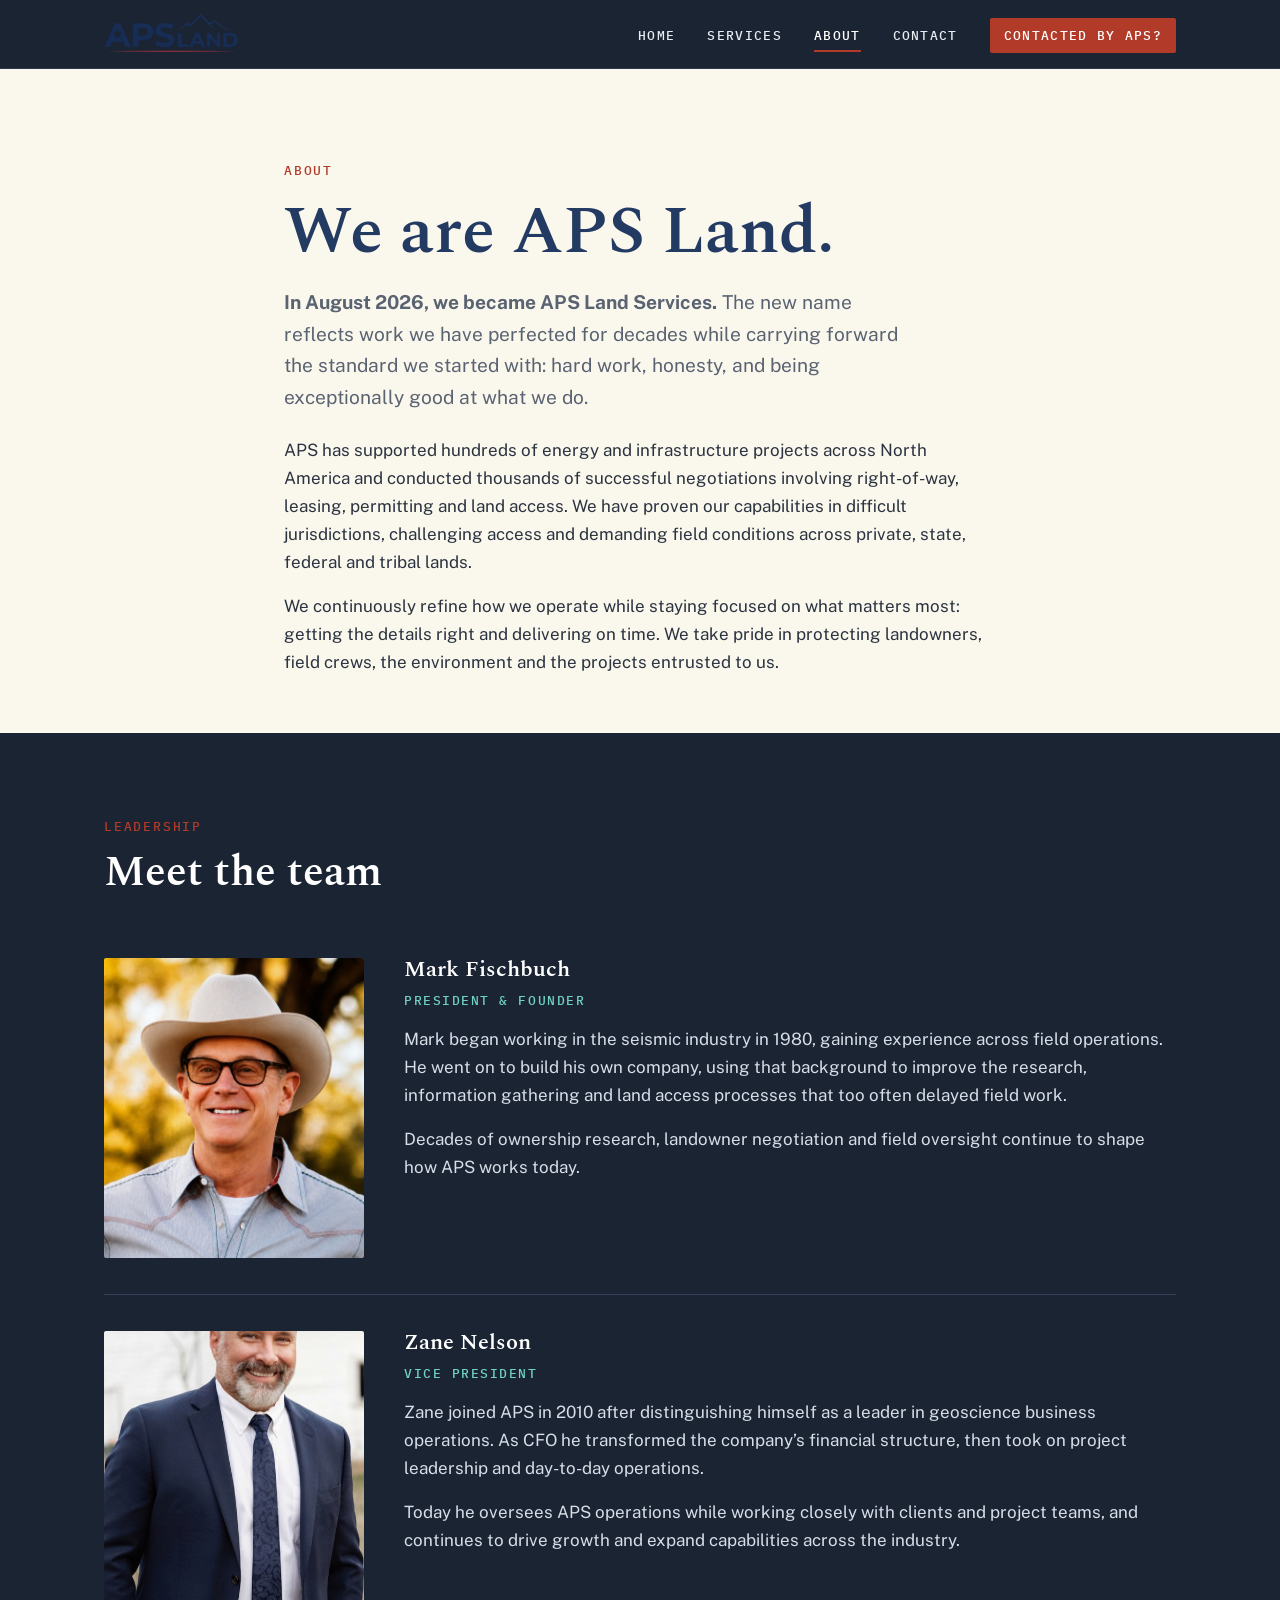
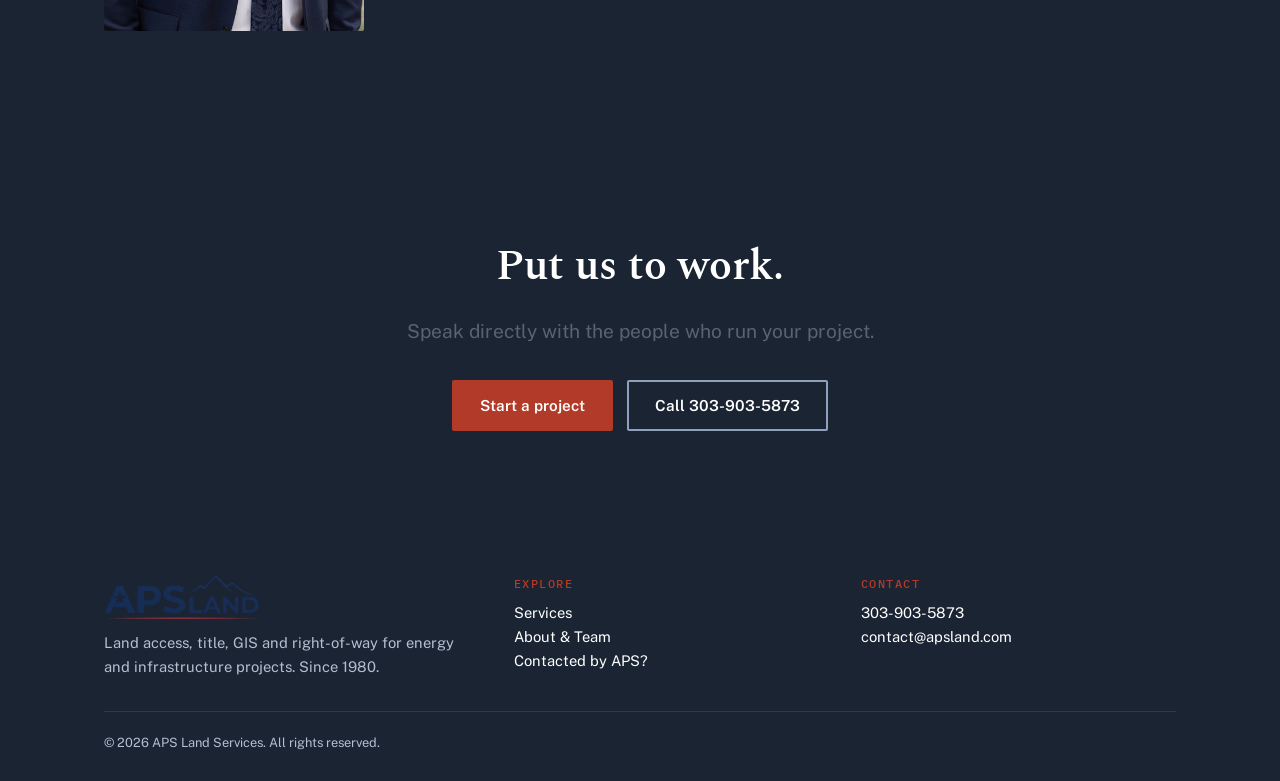
==== about.html @ 6fd57ecb "Rename about (7).html to about.html" ====
<!DOCTYPE html><html lang="en"><head><meta charset="utf-8"><meta name="viewport" content="width=device-width,initial-scale=1">
<title>About Us | APS Land Services</title><meta name="description" content="Meet the leadership behind APS Land Services and four decades of firsthand land services experience."><meta property="og:title" content="About Us | APS Land Services"><meta property="og:description" content="Meet the leadership behind APS Land Services and four decades of firsthand land services experience."><meta property="og:type" content="website">
<link rel="icon" href="assets/favicon.png"><link rel="stylesheet" href="styles.css"></head><body>
<header><div class="w nav"><a href="index.html"><img src="assets/APSLand_Logo_cropped.png" alt="APS Land Services"></a>
<button class="tog" aria-expanded="false" aria-label="Menu">MENU</button>
<ul><li><a href="index.html">Home</a></li><li><a href="services.html">Services</a></li><li><a href="about.html" aria-current=page>About</a></li><li><a href="contact.html">Contact</a></li><li><a class="land" href="contact.html#landowners">Contacted by APS?</a></li></ul></div></header>
<main><div class="page"><div class="w n"><p class="eyebrow">About</p><h1>We are APS Land.</h1>
<p class="lede" style="margin-bottom:1.4rem"><b>In August 2026, we became APS Land Services.</b> The new name reflects work we have perfected for decades while carrying forward the standard we started with: hard work, honesty, and being exceptionally good at what we do.</p>
<p>APS has supported hundreds of energy and infrastructure projects across North America and conducted thousands of successful negotiations involving right-of-way, leasing, permitting and land access. We have proven our capabilities in difficult jurisdictions, challenging access and demanding field conditions across private, state, federal and tribal lands.</p>
<p style="margin-top:1rem">We continuously refine how we operate while staying focused on what matters most: getting the details right and delivering on time. We take pride in protecting landowners, field crews, the environment and the projects entrusted to us.</p></div></div>
<section class="dark" id="team"><div class="w"><p class="eyebrow">Leadership</p><h2>Meet the team</h2>
<div class="team rv"><img src="assets/mark_photo1.png" alt="Mark Fischbuch"><div><h3>Mark Fischbuch</h3><p class="role">President &amp; Founder</p><p>Mark began working in the seismic industry in 1980, gaining experience across field operations. He went on to build his own company, using that background to improve the research, information gathering and land access processes that too often delayed field work.</p><p>Decades of ownership research, landowner negotiation and field oversight continue to shape how APS works today.</p></div></div>
<div class="team rv" style="border:0"><img src="assets/zane_photo1.jpg" alt="Zane Nelson"><div><h3>Zane Nelson</h3><p class="role">Vice President</p><p>Zane joined APS in 2010 after distinguishing himself as a leader in geoscience business operations. As CFO he transformed the company’s financial structure, then took on project leadership and day-to-day operations.</p><p>Today he oversees APS operations while working closely with clients and project teams, and continues to drive growth and expand capabilities across the industry.</p></div></div></div></section></main><section class="dark"><div class="w" style="text-align:center"><h2>Put us to work.</h2><p class="lede" style="margin:0 auto">Speak directly with the people who run your project.</p><div class="row" style="justify-content:center"><a class="btn" href="contact.html#intake">Start a project</a><a class="btn o" href="tel:+13039035873">Call 303-903-5873</a></div></div></section><footer><div class="w"><div><img src="assets/APSLand_Logo_cropped.png" alt="APS Land Services"><p>Land access, title, GIS and right-of-way for energy and infrastructure projects. Since 1980.</p></div>
<div><h4>Explore</h4><p><a href="services.html">Services</a><br><a href="about.html">About &amp; Team</a><br><a href="contact.html#landowners">Contacted by APS?</a></p></div>
<div><h4>Contact</h4><p><a href="tel:+13039035873">303-903-5873</a><br><a href="mailto:contact@apsland.com">contact@apsland.com</a></p></div>
<div class="c">&copy; <span id="yr">2026</span> APS Land Services. All rights reserved.</div></div></footer><script src="site.js"></script></body></html>
---- styles.css ----
@import url('https://fonts.googleapis.com/css2?family=IBM+Plex+Mono:wght@400;500&family=Public+Sans:wght@400;500;600&family=Spectral:ital,wght@0,500;0,600;1,500&display=swap');
:root{--cream:#FAF7EC;--paper:#fff;--navy:#1B2433;--blue:#233A63;--rust:#B23A28;--rust-d:#8E2C1D;--teal:#6FD3C0;--ink:#2B3340;--mute:#5A6372;--line:#E3DDCB;--serif:'Spectral',Georgia,serif;--sans:'Public Sans',system-ui,sans-serif;--mono:'IBM Plex Mono',ui-monospace,monospace}
*{box-sizing:border-box;margin:0}html{scroll-behavior:smooth;scroll-padding-top:90px}
body{font:17px/1.65 var(--sans);color:var(--ink);background:var(--cream)}
a{color:inherit}img{max-width:100%;display:block}
.w{max-width:1120px;margin:0 auto;padding:0 24px}.n{max-width:760px}
h1,h2,h3{font-family:var(--serif);color:var(--blue);line-height:1.15;font-weight:600}
h1{font-size:clamp(2.4rem,5.5vw,4.2rem)}h2{font-size:clamp(1.8rem,3.5vw,2.6rem);margin-bottom:.6em}h3{font-size:1.35rem;margin-bottom:.4em}
.eyebrow{font:500 .8rem/1 var(--mono);letter-spacing:.14em;text-transform:uppercase;color:var(--rust);margin-bottom:1rem}
.lede{font-size:1.2rem;color:var(--mute);max-width:640px}
section{padding:88px 0}.dark{background:var(--navy);color:#D8DEE8}.dark h2,.dark h3{color:#fff}
/* nav */
header{position:sticky;top:0;z-index:50;background:var(--navy);border-bottom:1px solid #2c3850}
.nav{display:flex;align-items:center;justify-content:space-between;height:68px}
.nav img{height:38px}.nav ul{display:flex;gap:32px;list-style:none;padding:0}
.nav a{text-decoration:none;font:500 .82rem var(--mono);letter-spacing:.1em;text-transform:uppercase;color:#E8ECF3;padding:6px 0;border-bottom:2px solid transparent}
.nav a:hover,.nav a[aria-current]{border-color:var(--rust);color:#fff}
.nav .land{color:#fff;background:var(--rust);padding:9px 14px;border-radius:2px;border:0}.nav .land:hover{background:var(--rust-d)}
.tog{display:none;background:none;border:1px solid #4a5670;color:#fff;padding:8px 12px;font:500 .8rem var(--mono)}
/* buttons */
.btn{display:inline-block;text-decoration:none;font:600 .95rem var(--sans);padding:15px 26px;border-radius:2px;border:2px solid var(--rust);background:var(--rust);color:#fff;transition:.2s}
.btn:hover{background:var(--rust-d);border-color:var(--rust-d)}.btn.o{background:none;color:var(--blue);border-color:var(--blue)}.btn.o:hover{background:var(--blue);color:#fff}
.dark .btn.o{color:#fff;border-color:#8fa0bd}.dark .btn.o:hover{background:#fff;color:var(--navy)}
.row{display:flex;gap:14px;flex-wrap:wrap;margin-top:2rem}
/* hero */
.hero{padding:110px 0 0;background:radial-gradient(circle at 85% 20%,transparent 0 40px,rgba(35,58,99,.07) 41px 42px,transparent 43px) 0 0/auto,repeating-radial-gradient(circle at 88% 12%,transparent 0 26px,rgba(35,58,99,.08) 27px 28px),repeating-radial-gradient(circle at 5% 95%,transparent 0 30px,rgba(178,58,40,.07) 31px 32px),var(--cream)}
.hero h1{max-width:860px}.hero .lede{margin-top:1.4rem}
.proof{display:grid;grid-template-columns:repeat(4,1fr);margin-top:80px;border-top:1px solid var(--line);background:rgba(250,247,236,.85)}
.proof div{padding:28px 20px 28px 0;border-right:1px solid var(--line)}.proof div+div{padding-left:24px}.proof div:last-child{border:0}
.proof b{display:block;font:600 2.2rem/1 var(--serif);color:var(--blue)}.proof span{font:500 .75rem var(--mono);letter-spacing:.1em;text-transform:uppercase;color:var(--mute)}
.trace{height:28px;background:url("data:image/svg+xml,%3Csvg xmlns='http://www.w3.org/2000/svg' width='240' height='28'%3E%3Cpath d='M0 14h50l6-10 8 20 7-14 5 4h40l5-6 6 12 5-6h108' fill='none' stroke='%23B23A28' stroke-width='1.4'/%3E%3C/svg%3E") repeat-x center;opacity:.55;margin:0 0 -1px}
/* cards */
.g4{display:grid;grid-template-columns:repeat(4,1fr);gap:20px}.g3{display:grid;grid-template-columns:repeat(3,1fr);gap:24px}.g2{display:grid;grid-template-columns:1fr 1fr;gap:48px}
.card{background:var(--paper);border:1px solid var(--line);border-top:3px solid var(--blue);padding:28px;text-decoration:none;display:block;transition:.2s}
a.card:hover{transform:translateY(-4px);border-top-color:var(--rust);box-shadow:0 14px 30px rgba(27,36,51,.1)}
.card p{color:var(--mute);font-size:.98rem}.card small{display:block;margin-top:1rem;font:500 .78rem var(--mono);letter-spacing:.08em;text-transform:uppercase;color:var(--rust)}
.num{font:500 .8rem var(--mono);color:var(--rust);margin-bottom:.8rem;display:block}
/* map */
#footprint{background:var(--navy);color:#fff;text-align:center}#footprint h2{color:#fff}
.stats{display:flex;justify-content:center;gap:48px;flex-wrap:wrap;margin:28px 0 40px}.stats b{display:block;font:500 1.6rem var(--mono);color:var(--teal)}.stats span{font-size:.85rem;color:#B4BFD0}
#us-map{max-width:900px;margin:0 auto;position:relative}#us-map svg{width:100%;height:auto}
#us-map path{fill:#243242;stroke:#1B2433;stroke-width:.8;transition:fill .25s}#us-map path.covered{fill:#3E6B66}#us-map path.hovered,#us-map path.pinned{fill:#5FA79C}#us-map path.revealing{fill:#7fd8c6}
#map-state-panel{position:absolute;left:0;top:0;background:#111a27;border:1px solid #33425a;padding:8px 16px;font:500 1.05rem var(--serif);opacity:0;transition:.2s;pointer-events:none}#map-state-panel.msp-visible{opacity:1}
/* flow */
.flow{display:grid;grid-template-columns:repeat(4,1fr);gap:0;margin-top:48px;position:relative}
.flow div{padding:24px 22px;border:1px solid #33425a;margin-left:-1px;background:rgba(255,255,255,.03)}.flow h3{font-size:1.15rem}.flow p{font-size:.92rem;color:#B4BFD0}
.loop{margin-top:20px;font:500 .8rem var(--mono);letter-spacing:.08em;text-transform:uppercase;color:var(--teal);text-align:center}
/* clients */
.clients{display:grid;grid-template-columns:repeat(4,1fr);border-top:1px solid var(--line);border-left:1px solid var(--line);margin-top:40px}
.clients span{padding:22px 16px;border-right:1px solid var(--line);border-bottom:1px solid var(--line);font:600 1.02rem var(--serif);color:var(--blue);text-align:center;background:var(--paper)}
.clients span.big{font-size:1.15rem}
/* lists */
.ls{list-style:none;padding:0}.ls li{padding:9px 0;border-bottom:1px solid var(--line);font-size:.97rem}.ls li::before{content:"▸ ";color:var(--rust)}
.lab{font:500 .78rem var(--mono);letter-spacing:.12em;text-transform:uppercase;color:var(--rust);margin:1.6rem 0 .6rem}
.svc{border-top:3px solid var(--blue);padding-top:40px}.svc+.svc{margin-top:72px}
.sub{position:sticky;top:68px;z-index:40;background:var(--cream);border-bottom:1px solid var(--line)}.sub .w{display:flex;gap:28px;overflow-x:auto;padding-top:14px;padding-bottom:14px}.sub a{white-space:nowrap;text-decoration:none;font:500 .8rem var(--mono);letter-spacing:.1em;text-transform:uppercase;color:var(--blue)}.sub a:hover{color:var(--rust)}
.page{padding:96px 0 56px}.page h1{margin-bottom:1rem}
.team{display:grid;grid-template-columns:260px 1fr;gap:40px;align-items:start;padding:36px 0;border-bottom:1px solid #33425a}.team img{width:260px;height:300px;object-fit:cover;border-radius:2px}.team .role{font:500 .8rem var(--mono);letter-spacing:.12em;text-transform:uppercase;color:var(--teal);margin-bottom:1rem}.team p+p{margin-top:1rem}
/* form */
form{display:grid;grid-template-columns:1fr 1fr;gap:18px}form .f{grid-column:1/-1}label{display:block;font:500 .78rem var(--mono);letter-spacing:.08em;text-transform:uppercase;color:var(--blue);margin-bottom:6px}
input,select,textarea{width:100%;font:inherit;padding:12px 14px;border:1px solid #c9c2ac;background:#fff;border-radius:2px;color:var(--ink)}input:focus,select:focus,textarea:focus{outline:2px solid var(--rust);outline-offset:1px}
.chk{display:flex;gap:10px;align-items:center}.chk input{width:auto}.chk label{margin:0;text-transform:none;font:inherit;letter-spacing:0;color:var(--ink)}
.note{background:var(--paper);border-left:4px solid var(--rust);padding:24px 28px}
footer{background:var(--navy);color:#B4BFD0;padding:56px 0 28px;font-size:.92rem}footer .w{display:grid;grid-template-columns:1.2fr 1fr 1fr;gap:32px}footer img{height:44px;margin-bottom:12px}footer h4{font:500 .78rem var(--mono);letter-spacing:.12em;text-transform:uppercase;color:var(--rust);margin-bottom:10px}footer a{color:#fff;text-decoration:none}footer .c{grid-column:1/-1;border-top:1px solid #2c3850;padding-top:20px;font-size:.8rem}
.rv{opacity:0;transform:translateY(18px);transition:.7s}.rv.in{opacity:1;transform:none}
@media(prefers-reduced-motion:reduce){.rv{opacity:1;transform:none;transition:none}html{scroll-behavior:auto}}
@media(max-width:900px){.g4,.flow,.clients{grid-template-columns:1fr 1fr}.g3,.g2,footer .w{grid-template-columns:1fr}.proof{grid-template-columns:1fr 1fr}.proof div{border-bottom:1px solid var(--line)}.team{grid-template-columns:1fr}.tog{display:block}.nav ul{display:none;position:absolute;top:68px;left:0;right:0;background:var(--navy);flex-direction:column;padding:20px 24px;gap:16px}.nav ul.open{display:flex}section{padding:64px 0}}
@media(max-width:560px){.g4,.flow,.clients,form{grid-template-columns:1fr}.stats{gap:24px}}
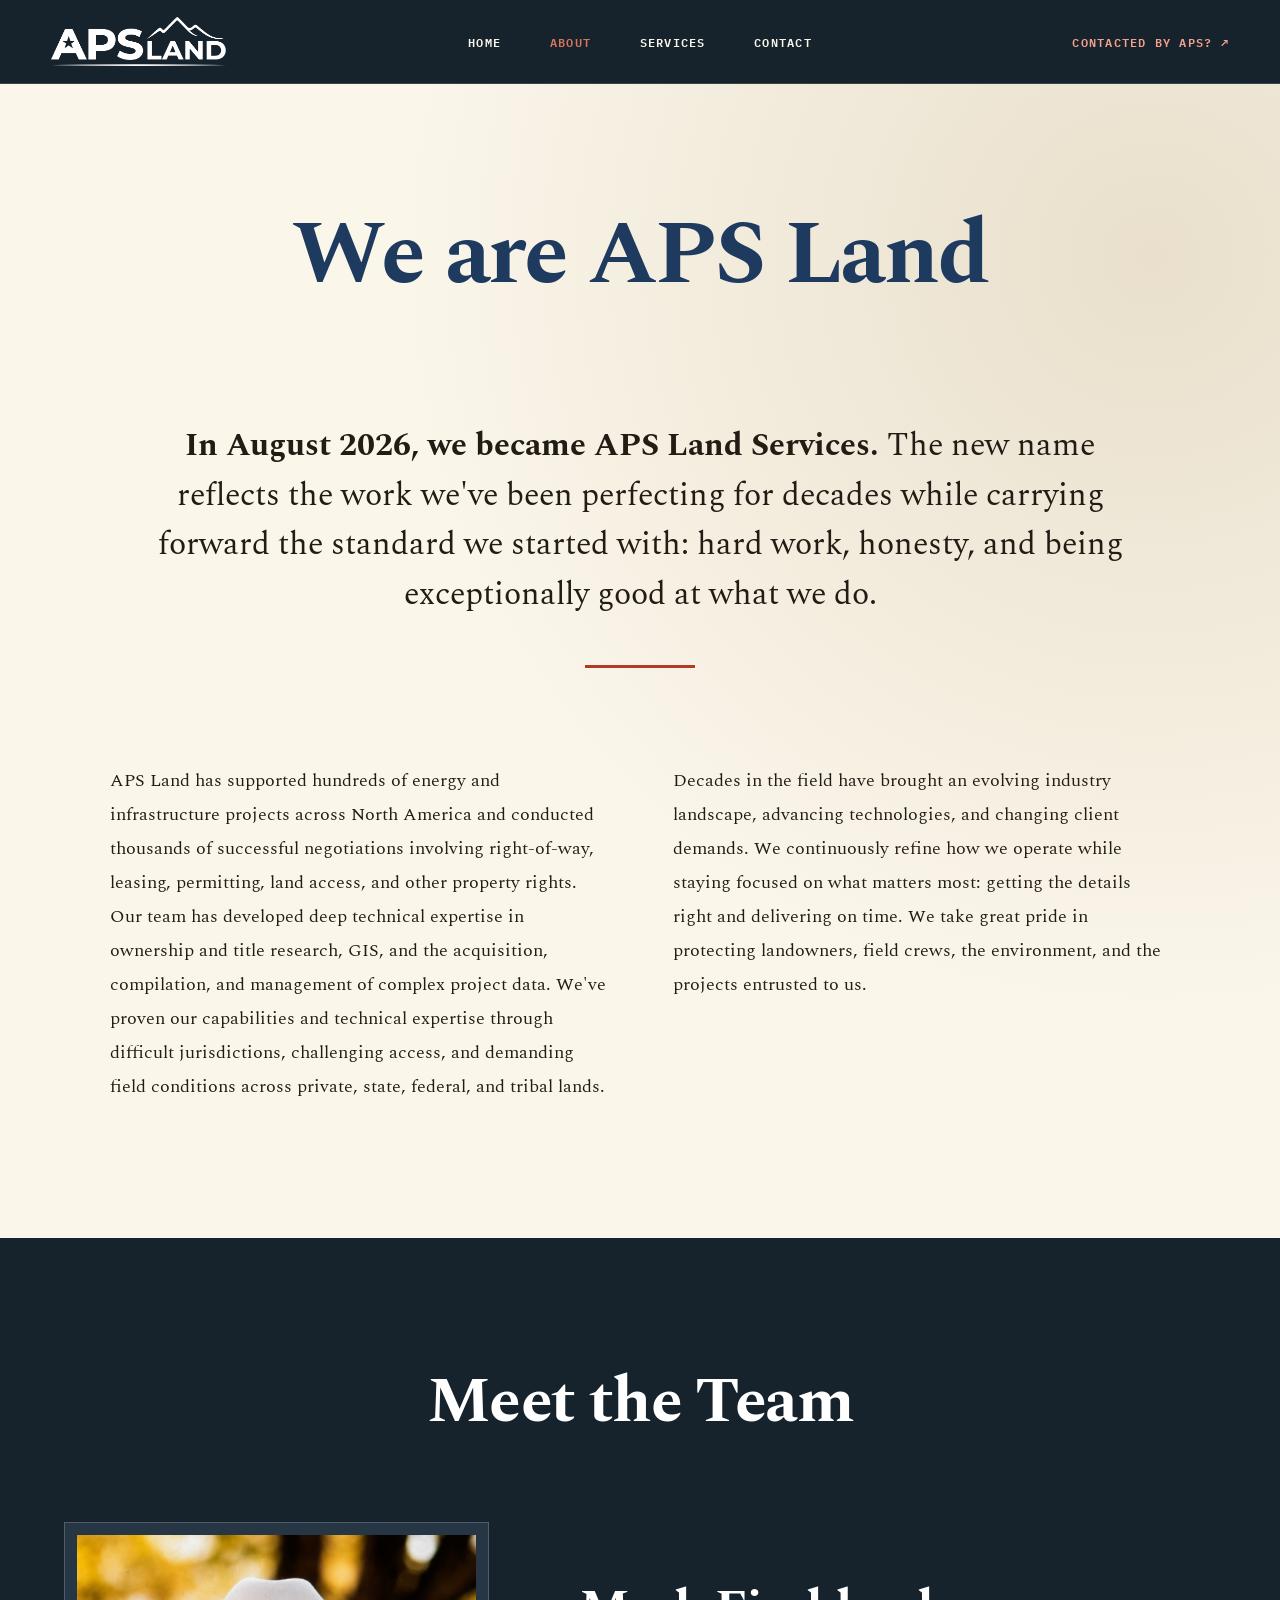
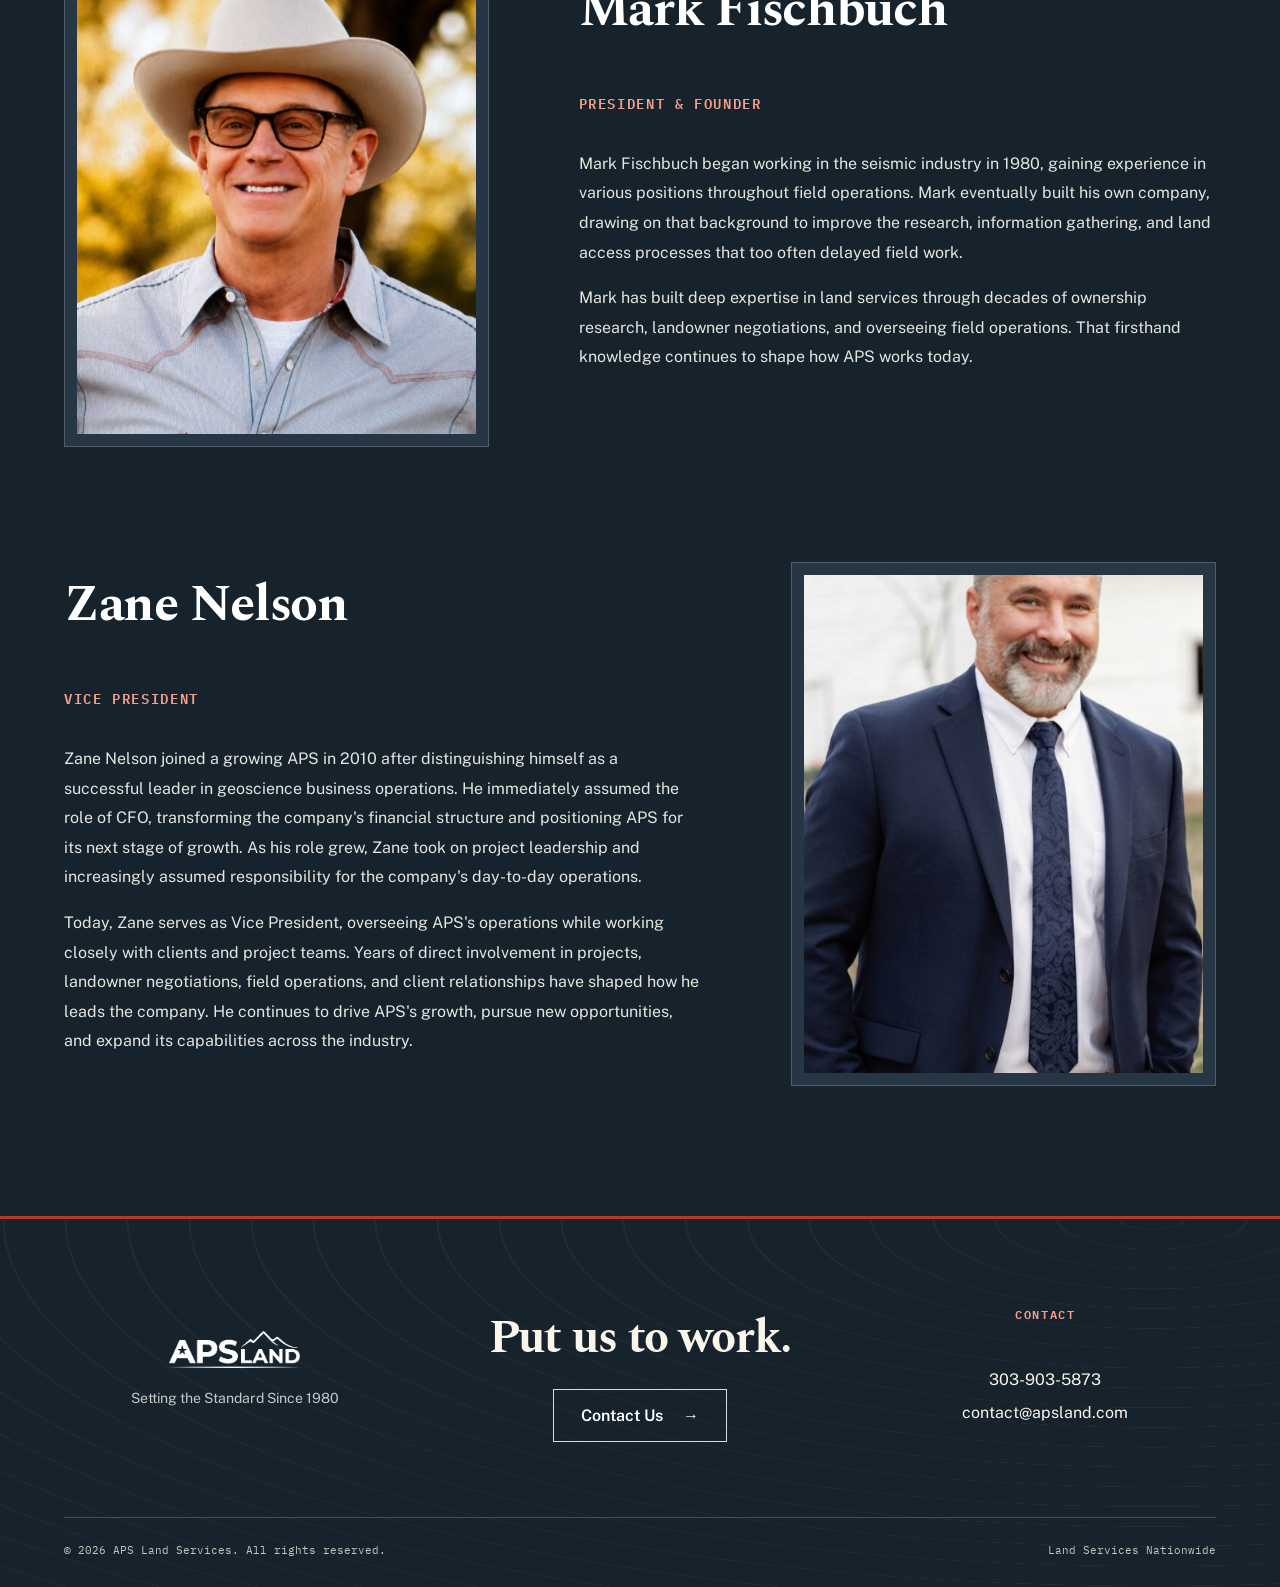
==== commit a8691db0: "Add files via upload" ====
--- a/about.html
+++ b/about.html
@@ -1,16 +1,97 @@
-<!DOCTYPE html><html lang="en"><head><meta charset="utf-8"><meta name="viewport" content="width=device-width,initial-scale=1">
-<title>About Us | APS Land Services</title><meta name="description" content="Meet the leadership behind APS Land Services and four decades of firsthand land services experience."><meta property="og:title" content="About Us | APS Land Services"><meta property="og:description" content="Meet the leadership behind APS Land Services and four decades of firsthand land services experience."><meta property="og:type" content="website">
-<link rel="icon" href="assets/favicon.png"><link rel="stylesheet" href="styles.css"></head><body>
-<header><div class="w nav"><a href="index.html"><img src="assets/APSLand_Logo_cropped.png" alt="APS Land Services"></a>
-<button class="tog" aria-expanded="false" aria-label="Menu">MENU</button>
-<ul><li><a href="index.html">Home</a></li><li><a href="services.html">Services</a></li><li><a href="about.html" aria-current=page>About</a></li><li><a href="contact.html">Contact</a></li><li><a class="land" href="contact.html#landowners">Contacted by APS?</a></li></ul></div></header>
-<main><div class="page"><div class="w n"><p class="eyebrow">About</p><h1>We are APS Land.</h1>
-<p class="lede" style="margin-bottom:1.4rem"><b>In August 2026, we became APS Land Services.</b> The new name reflects work we have perfected for decades while carrying forward the standard we started with: hard work, honesty, and being exceptionally good at what we do.</p>
-<p>APS has supported hundreds of energy and infrastructure projects across North America and conducted thousands of successful negotiations involving right-of-way, leasing, permitting and land access. We have proven our capabilities in difficult jurisdictions, challenging access and demanding field conditions across private, state, federal and tribal lands.</p>
-<p style="margin-top:1rem">We continuously refine how we operate while staying focused on what matters most: getting the details right and delivering on time. We take pride in protecting landowners, field crews, the environment and the projects entrusted to us.</p></div></div>
-<section class="dark" id="team"><div class="w"><p class="eyebrow">Leadership</p><h2>Meet the team</h2>
-<div class="team rv"><img src="assets/mark_photo1.png" alt="Mark Fischbuch"><div><h3>Mark Fischbuch</h3><p class="role">President &amp; Founder</p><p>Mark began working in the seismic industry in 1980, gaining experience across field operations. He went on to build his own company, using that background to improve the research, information gathering and land access processes that too often delayed field work.</p><p>Decades of ownership research, landowner negotiation and field oversight continue to shape how APS works today.</p></div></div>
-<div class="team rv" style="border:0"><img src="assets/zane_photo1.jpg" alt="Zane Nelson"><div><h3>Zane Nelson</h3><p class="role">Vice President</p><p>Zane joined APS in 2010 after distinguishing himself as a leader in geoscience business operations. As CFO he transformed the company’s financial structure, then took on project leadership and day-to-day operations.</p><p>Today he oversees APS operations while working closely with clients and project teams, and continues to drive growth and expand capabilities across the industry.</p></div></div></div></section></main><section class="dark"><div class="w" style="text-align:center"><h2>Put us to work.</h2><p class="lede" style="margin:0 auto">Speak directly with the people who run your project.</p><div class="row" style="justify-content:center"><a class="btn" href="contact.html#intake">Start a project</a><a class="btn o" href="tel:+13039035873">Call 303-903-5873</a></div></div></section><footer><div class="w"><div><img src="assets/APSLand_Logo_cropped.png" alt="APS Land Services"><p>Land access, title, GIS and right-of-way for energy and infrastructure projects. Since 1980.</p></div>
-<div><h4>Explore</h4><p><a href="services.html">Services</a><br><a href="about.html">About &amp; Team</a><br><a href="contact.html#landowners">Contacted by APS?</a></p></div>
-<div><h4>Contact</h4><p><a href="tel:+13039035873">303-903-5873</a><br><a href="mailto:contact@apsland.com">contact@apsland.com</a></p></div>
-<div class="c">&copy; <span id="yr">2026</span> APS Land Services. All rights reserved.</div></div></footer><script src="site.js"></script></body></html>
+<!doctype html><html lang="en"><head><meta charset="utf-8"><meta name="viewport" content="width=device-width,initial-scale=1"><meta name="theme-color" content="#16222c"><link rel="icon" href="assets/favicons/favicon.ico" sizes="any"><link rel="icon" type="image/png" sizes="32x32" href="assets/favicons/favicon-32x32.png"><link rel="icon" type="image/png" sizes="16x16" href="assets/favicons/favicon-16x16.png"><link rel="apple-touch-icon" sizes="180x180" href="assets/favicons/apple-touch-icon.png"><link rel="manifest" href="assets/favicons/site.webmanifest"><title>About Us | APS Land Services</title><meta name="description" content="Meet the team behind APS Land Services and learn how decades of firsthand experience shape the work we do today."><link rel="preconnect" href="https://fonts.googleapis.com"><link rel="preconnect" href="https://fonts.gstatic.com" crossorigin><link href="https://fonts.googleapis.com/css2?family=Spectral:ital,wght@0,400;0,500;0,600;0,700;1,400;1,500&family=Public+Sans:wght@400;500;600;700&family=IBM+Plex+Mono:wght@400;500;600&display=swap" rel="stylesheet"><link rel="stylesheet" href="css/styles.css"><link rel="stylesheet" href="css/about.css"></head><body class="page-about"><nav class="site-nav" aria-label="Primary navigation"><div class="nav-inner"><a class="nav-logo" href="index.html" aria-label="APS Land Services home"><img src="assets/branding/APSLand_Logo_cropped.png" alt="APS Land Services"></a><div class="nav-links" id="navLinks"><a href="index.html">Home</a><a href="about.html">About</a><a href="services.html">Services</a><a href="contact.html">Contact</a></div><a class="nav-landowner" href="contact.html">Contacted by APS? <span aria-hidden="true">↗</span></a><button class="nav-toggle" aria-label="Open navigation" aria-controls="navLinks" aria-expanded="false"><span></span><span></span><span></span></button></div></nav><div class="page-content"><section class="about-stage" id="about-stage">
+<div class="about-stage-inner">
+<div class="shell">
+<div class="about-stage-content">
+<div class="stage-intro">
+<div class="about-heading">
+<h1>We are APS Land</h1>
+</div>
+<p class="rebrand-lead">
+<span class="rebrand-intro">In August 2026, we became APS Land Services.</span> The new name reflects the work we've been perfecting for decades while carrying forward the standard we started with: hard work, honesty, and being exceptionally good at what we do.
+          </p>
+<div aria-hidden="true" class="stage-rule"></div>
+</div>
+<div class="proof-block">
+<p class="proof-paragraph">
+            APS Land has supported hundreds of energy and infrastructure projects across North America and conducted thousands of successful negotiations involving right-of-way, leasing, permitting, land access, and other property rights. Our team has developed deep technical expertise in ownership and title research, GIS, and the acquisition, compilation, and management of complex project data. We've proven our capabilities and technical expertise through difficult jurisdictions, challenging access, and demanding field conditions across private, state, federal, and tribal lands.
+          </p>
+<p class="proof-paragraph">
+            Decades in the field have brought an evolving industry landscape, advancing technologies, and changing client demands. We continuously refine how we operate while staying focused on what matters most: getting the details right and delivering on time. We take great pride in protecting landowners, field crews, the environment, and the projects entrusted to us.
+          </p>
+</div>
+</div>
+</div>
+</div>
+</section>
+<section class="team-section" id="team">
+<div class="shell">
+<div class="team-heading">
+<h2>Meet the Team</h2>
+</div>
+<div class="team-list">
+<article class="team-profile">
+<div class="team-photo-frame">
+<img alt="Mark Fischbuch, President &amp; Founder" loading="lazy" src="assets/images/mark_photo1.png"/>
+</div>
+<div class="team-profile-content">
+<h3>Mark Fischbuch</h3>
+<span class="team-role">President &amp; Founder</span>
+<p class="team-bio">Mark Fischbuch began working in the seismic industry in 1980, gaining experience in various positions throughout field operations. Mark eventually built his own company, drawing on that background to improve the research, information gathering, and land access processes that too often delayed field work.</p>
+<p class="team-bio">Mark has built deep expertise in land services through decades of ownership research, landowner negotiations, and overseeing field operations. That firsthand knowledge continues to shape how APS works today.</p>
+</div>
+</article>
+<article class="team-profile">
+<div class="team-photo-frame">
+<img alt="Zane Nelson, Vice President" loading="lazy" src="assets/images/zane_photo1.jpg"/>
+</div>
+<div class="team-profile-content">
+<h3>Zane Nelson</h3>
+<span class="team-role">Vice President</span>
+<p class="team-bio">Zane Nelson joined a growing APS in 2010 after distinguishing himself as a successful leader in geoscience business operations. He immediately assumed the role of CFO, transforming the company's financial structure and positioning APS for its next stage of growth. As his role grew, Zane took on project leadership and increasingly assumed responsibility for the company's day-to-day operations.</p>
+<p class="team-bio">Today, Zane serves as Vice President, overseeing APS's operations while working closely with clients and project teams. Years of direct involvement in projects, landowner negotiations, field operations, and client relationships have shaped how he leads the company. He continues to drive APS's growth, pursue new opportunities, and expand its capabilities across the industry.</p>
+</div>
+</article>
+</div>
+</div>
+</section>
+<footer class="site-footer">
+<div class="shell">
+<div class="footer-grid">
+<div class="col-brand footer-brand">
+<img alt="APS Land Services" class="footer-logo-img" decoding="async" src="assets/branding/APSLand_Logo_cropped.png"/>
+<span class="footer-brand-fallback" id="footerLogoFallback">
+            APS Land Services
+          </span>
+<p>Setting the Standard Since 1980</p>
+</div>
+<div class="footer-cta">
+<h2>Put us to work.</h2>
+<div class="cta-actions">
+<a class="cta-btn" href="contact.html">
+              Contact Us
+              <span class="arrow">→</span>
+</a>
+</div>
+</div>
+<div class="col-contact">
+<h4 class="contact-header">Contact</h4>
+<ul class="contact-list">
+<li>
+<a class="contact-link" href="tel:+13039035873">
+                303-903-5873
+              </a>
+</li>
+<li>
+<a class="contact-link" href="mailto:contact@apsland.com">
+                contact@apsland.com
+              </a>
+</li>
+</ul>
+</div>
+</div>
+<div class="footer-bottom">
+<span>© 2026 APS Land Services. All rights reserved.</span>
+<span>Land Services Nationwide</span>
+</div>
+</div>
+</footer></div><script src="js/main.js" defer></script></body></html>
--- a/css/styles.css
+++ b/css/styles.css
@@ -0,0 +1 @@
+:root{--navy:#1e3b5f;--deep:#16222c;--paper:#faf6ea;--light:#fffdf7;--clay:#b23a28;--rust:#d9755f;--ink:#221c15;--muted:#615b53;--line:rgba(30,59,95,.2);--serif:'Spectral',Georgia,serif;--sans:'Public Sans',Arial,sans-serif;--mono:'IBM Plex Mono',monospace;--shell:1440px;--nav-h:84px}*{box-sizing:border-box}html{scroll-behavior:smooth;scroll-padding-top:100px}body{margin:0;background:var(--paper);color:var(--ink);font-family:var(--sans);overflow-x:hidden;-webkit-font-smoothing:antialiased}a{color:inherit;text-decoration:none}button{font:inherit}img{max-width:100%;display:block}h1,h2,h3,h4,p{margin-top:0}h1,h2,h3{font-family:var(--serif);letter-spacing:-.025em}h1{font-size:clamp(3.4rem,7vw,7.4rem);line-height:1.02}h2{font-size:clamp(2.5rem,5vw,5rem);line-height:1.08}h3{font-size:clamp(1.6rem,2.6vw,2.5rem);line-height:1.15}p{line-height:1.75}::selection{background:var(--clay);color:white}:focus-visible{outline:3px solid var(--rust);outline-offset:4px}.shell{max-width:var(--shell);margin-inline:auto;padding-inline:clamp(24px,5vw,84px)}.page-content{padding-top:var(--nav-h)}.site-nav{height:var(--nav-h);background:var(--deep);color:var(--paper);position:fixed;z-index:200;top:0;left:0;right:0;border-bottom:1px solid rgba(255,255,255,.15)}.nav-inner{height:100%;max-width:1600px;margin:auto;padding:0 clamp(20px,4vw,64px);display:grid;grid-template-columns:220px 1fr 220px;align-items:center;gap:30px}.nav-logo img{width:175px;max-height:50px;object-fit:contain;filter:brightness(0) invert(1)}.nav-links{display:flex;justify-content:center;gap:clamp(20px,3.8vw,62px)}.nav-links a,.nav-landowner{font:600 .77rem var(--mono);letter-spacing:.1em;text-transform:uppercase;transition:color .2s}.nav-links a:hover,.nav-links a.active,.nav-landowner:hover{color:var(--rust)}.nav-landowner{justify-self:end;color:#f4a08c;white-space:nowrap}.nav-toggle{display:none;background:none;border:0;padding:10px;cursor:pointer}.nav-toggle span{display:block;width:24px;height:2px;margin:5px;background:white}.site-footer{background:var(--deep);color:var(--paper);border-top:3px solid var(--clay);padding:85px 0 30px;position:relative}.site-footer:before{content:'';position:absolute;inset:0;pointer-events:none;background:repeating-radial-gradient(ellipse at 90% 0%,transparent 0 31px,rgba(255,255,255,.045) 32px 33px,transparent 34px 62px)}.footer-grid{position:relative;display:grid;grid-template-columns:1fr 1.2fr 1fr;gap:30px;align-items:center;text-align:center;padding-bottom:65px;border-bottom:1px solid rgba(255,255,255,.2)}.footer-brand,.footer-cta,.col-contact{display:flex;flex-direction:column;align-items:center;justify-content:center}.footer-logo-img{height:37px;width:auto;filter:brightness(0) invert(1);margin-bottom:18px}.footer-brand-fallback{display:none}.footer-brand p{font-size:.88rem;color:#c7c9c7}.footer-cta h2{font-size:clamp(2rem,3.6vw,3.7rem);margin-bottom:25px}.cta-btn{display:inline-flex;padding:16px 27px;border:1px solid #d8dad7;color:white;gap:20px;align-items:center;font-weight:600;transition:.25s}.cta-btn:hover{background:var(--clay);border-color:var(--clay)}.col-contact h4{font:600 .72rem var(--mono);letter-spacing:.14em;text-transform:uppercase;color:#f3a18e}.contact-list{padding:0;list-style:none}.contact-list li{margin:14px 0}.contact-link:hover{color:#f3a18e}.footer-bottom{display:flex;justify-content:space-between;padding-top:25px;font:400 .7rem var(--mono);color:#c6c6c1}.page-content section{position:relative}.page-content section:target{scroll-margin-top:100px}.page-content .reveal{opacity:1}.section-kicker{font:600 .75rem var(--mono);letter-spacing:.15em;text-transform:uppercase;color:var(--clay)}@media(max-width:900px){:root{--nav-h:68px}.nav-inner{grid-template-columns:1fr auto;gap:15px}.nav-logo img{width:145px}.nav-toggle{display:block;grid-column:2;grid-row:1}.nav-landowner{display:none}.nav-links{display:none;position:absolute;top:var(--nav-h);left:0;right:0;background:var(--deep);padding:22px 25px 30px;flex-direction:column;align-items:center;gap:22px;border-bottom:2px solid var(--clay)}.nav-links.open{display:flex}.footer-grid{grid-template-columns:1fr;gap:45px}.footer-bottom{flex-direction:column;align-items:center;gap:10px;text-align:center}.shell{padding-inline:22px}}@media(prefers-reduced-motion:reduce){html{scroll-behavior:auto}*,*:before,*:after{animation-duration:.01ms!important;transition-duration:.01ms!important}}
--- a/css/about.css
+++ b/css/about.css
@@ -0,0 +1 @@
+.about-stage{padding:125px 0 115px;background:radial-gradient(circle at 90% 15%,#e9dfcc,transparent 50%),var(--paper)}.about-stage-content{max-width:1120px;margin:auto}.stage-intro{text-align:center;min-height:460px;display:flex;flex-direction:column;align-items:center;justify-content:center}.about-heading h1{color:var(--navy)}.rebrand-lead{font:400 clamp(1.5rem,2.5vw,2.45rem)/1.55 var(--serif);margin:45px auto;max-width:1000px}.rebrand-intro{font-weight:700}.stage-rule{height:3px;width:110px;background:var(--clay);margin:0 auto}.proof-block{max-width:1060px;margin:95px auto 0;display:grid;grid-template-columns:1fr 1fr;gap:65px}.proof-paragraph{font:400 clamp(1.15rem,1.4vw,1.35rem)/1.85 var(--serif)}.team-section{background:var(--deep);color:white;padding:130px 0}.team-heading{text-align:center;margin-bottom:85px}.team-heading h2{color:white}.team-list{display:grid;gap:115px}.team-profile{display:grid;grid-template-columns:minmax(270px,.8fr) 1.2fr;gap:clamp(40px,7vw,120px);align-items:center;max-width:1200px;margin:auto}.team-profile:nth-child(even){grid-template-columns:1.2fr minmax(270px,.8fr)}.team-profile:nth-child(even) .team-photo-frame{grid-column:2;grid-row:1}.team-profile:nth-child(even) .team-profile-content{grid-column:1;grid-row:1}.team-photo-frame{position:relative;border:1px solid rgba(255,255,255,.2);padding:12px;background:#263645}.team-photo-frame:after{content:'';position:absolute;inset:26px -16px -16px 26px;border:1px solid #b76a53;z-index:-1}.team-photo-frame img{width:100%;aspect-ratio:4/5;object-fit:cover}.team-profile-content h3{font-size:clamp(2.3rem,4vw,4.2rem);color:white}.team-role{display:block;color:#f2a08b;text-transform:uppercase;letter-spacing:.12em;font:600 .85rem var(--mono);margin:15px 0 35px}.team-bio{font-size:clamp(1rem,1.2vw,1.16rem);line-height:1.85;color:#e5e5e0}@media(max-width:750px){.about-stage{padding:75px 0}.stage-intro{min-height:0}.rebrand-lead{font-size:1.4rem}.proof-block{grid-template-columns:1fr;gap:20px;margin-top:60px}.team-section{padding:85px 0}.team-heading{margin-bottom:50px}.team-list{gap:80px}.team-profile,.team-profile:nth-child(even){display:flex;flex-direction:column;gap:30px}.team-profile:nth-child(even) .team-photo-frame,.team-profile:nth-child(even) .team-profile-content{grid-column:auto;grid-row:auto}.team-photo-frame{width:min(100%,400px)}.team-profile-content{width:100%}}
